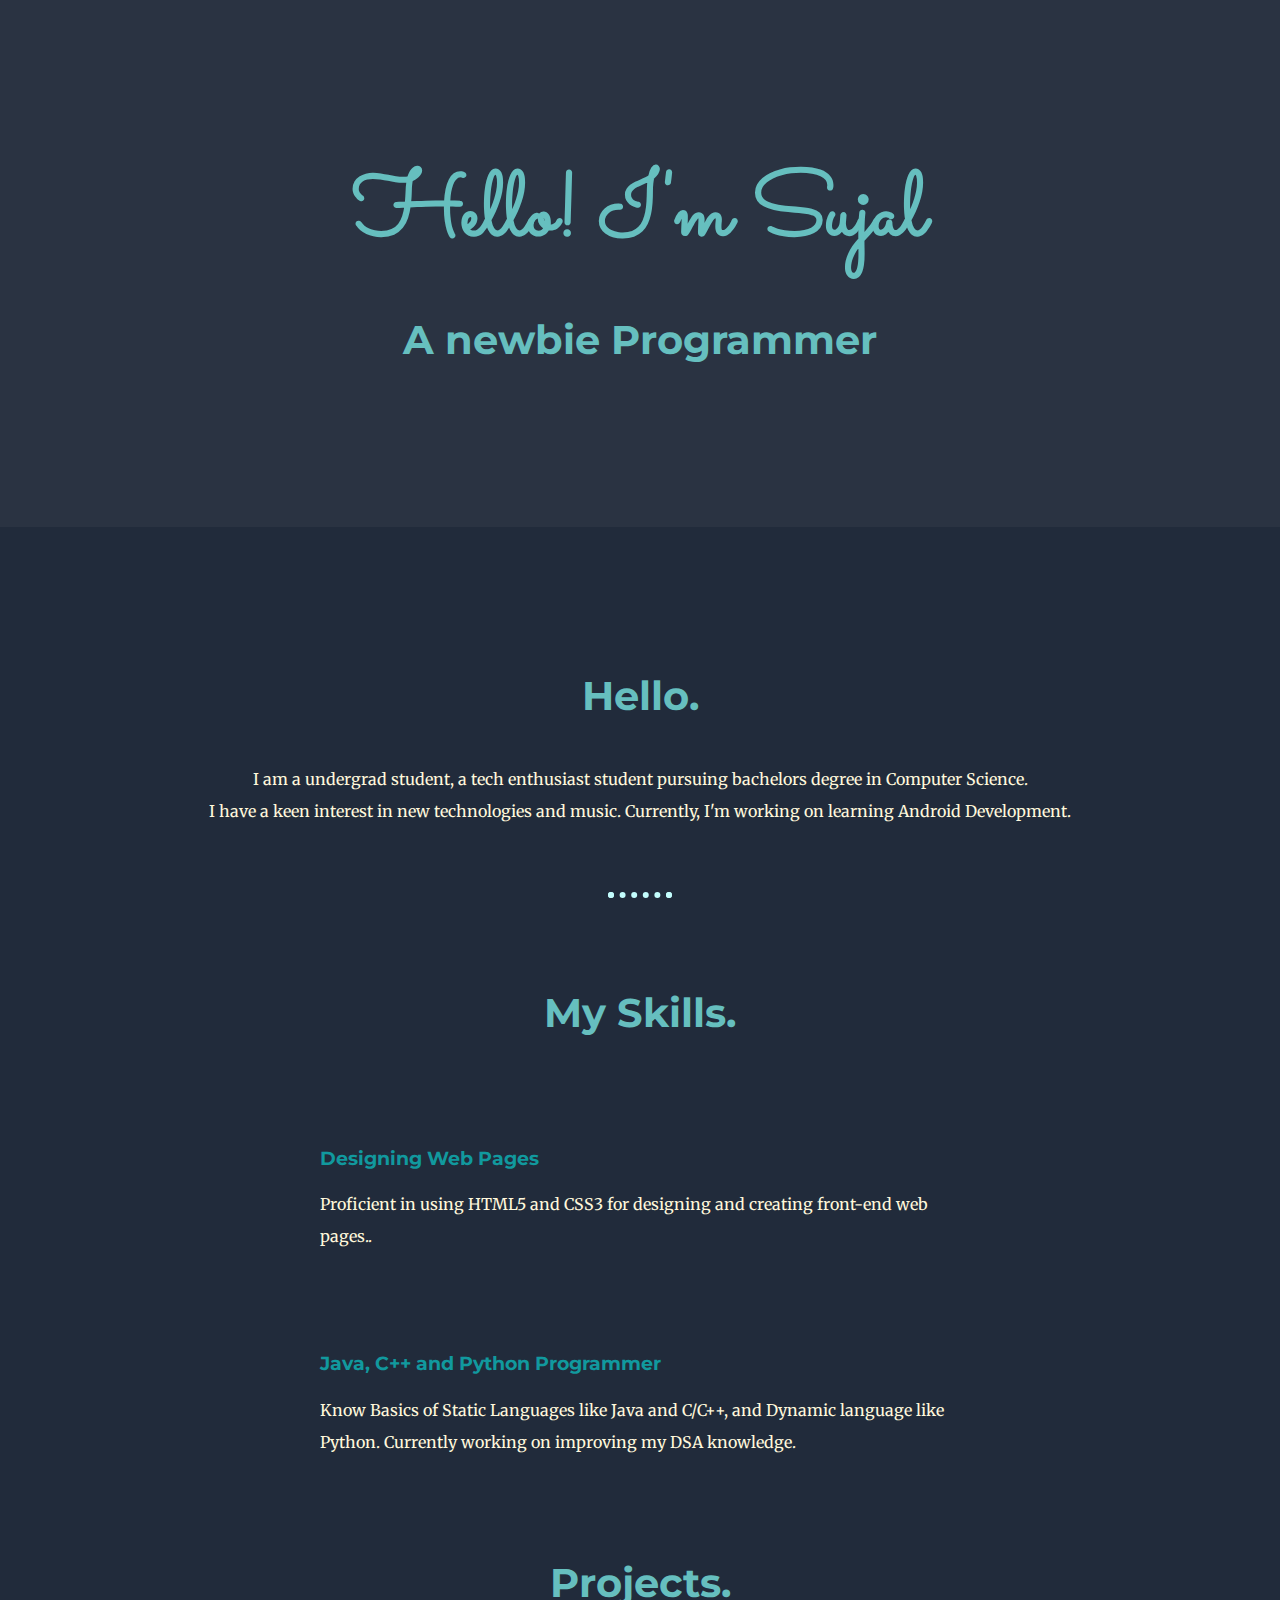
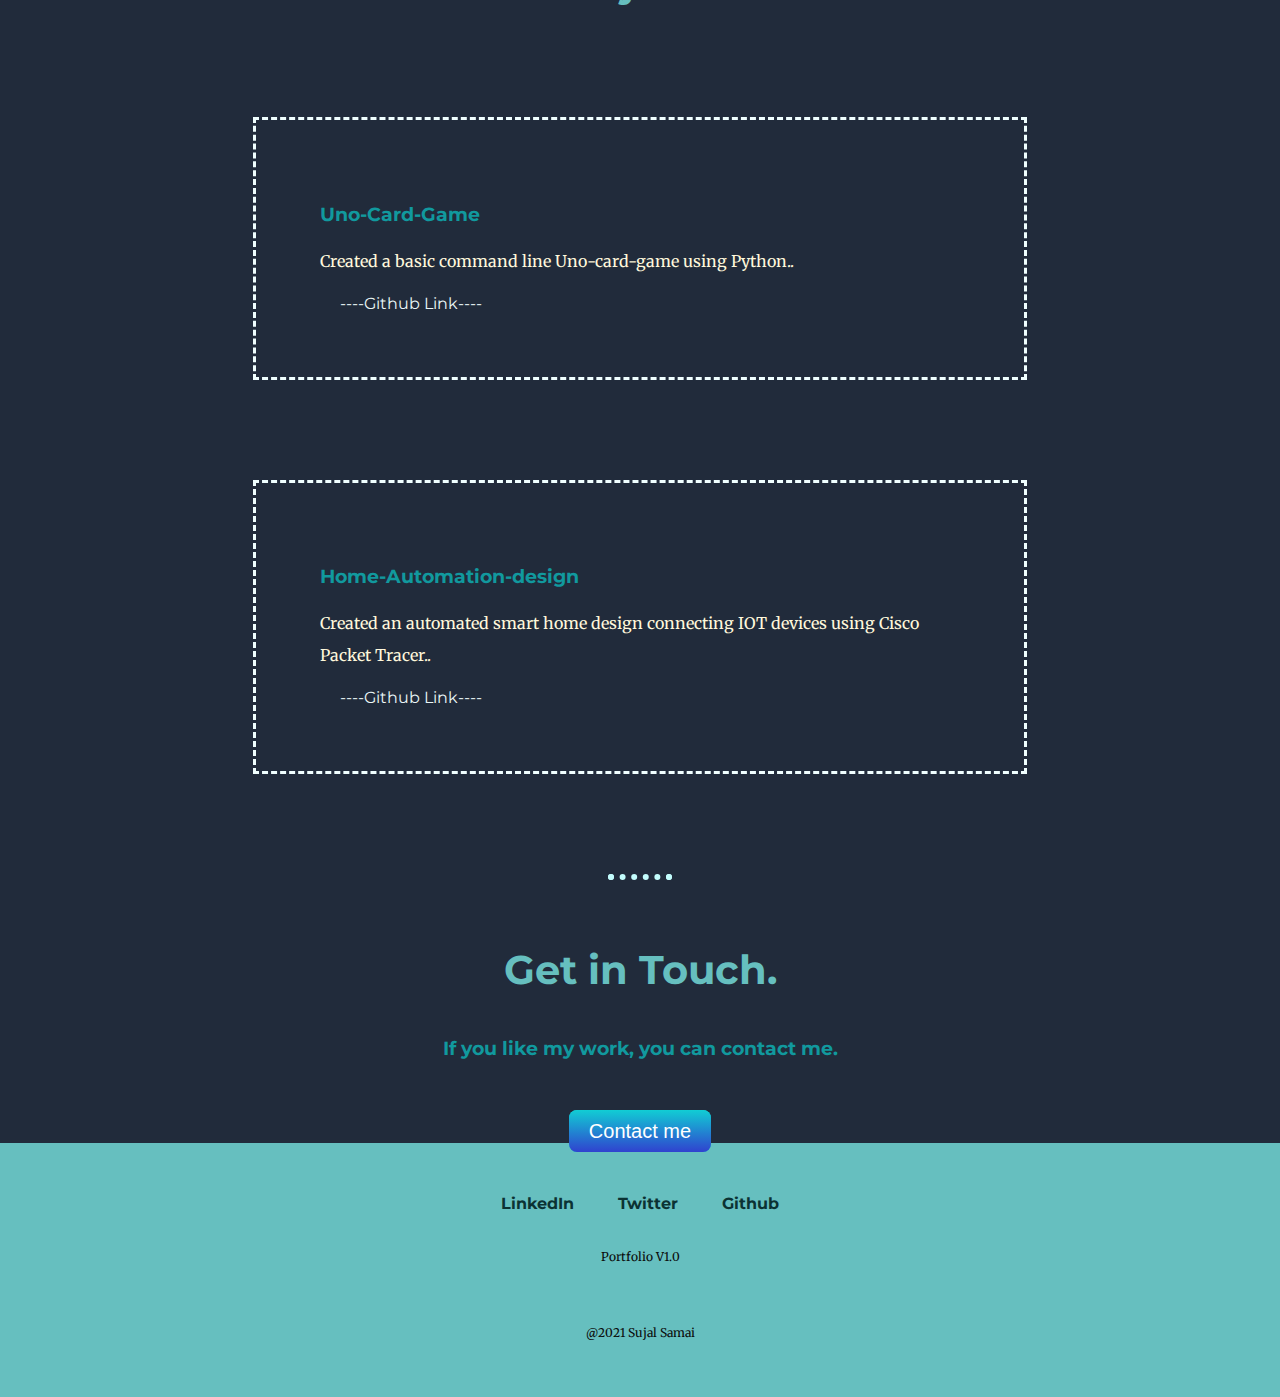
==== index.html @ 74649158 "Portfolio v1.0" ====
<!DOCTYPE html>
<html lang="en">
<head>
    <meta charset="UTF-8">
    <meta http-equiv="X-UA-Compatible" content="IE=edge">
    <meta name="viewport" content="width=device-width, initial-scale=1.0">
    <link rel="preconnect" href="https://fonts.googleapis.com">
    <link rel="preconnect" href="https://fonts.gstatic.com" crossorigin>
    <link href="https://fonts.googleapis.com/css2?family=Merriweather&family=Montserrat&family=Sacramento&display=swap" rel="stylesheet">
    <title>Sujal Samai</title>
    <link rel="stylesheet" href="styleportfolio.css">
</head>
<body>
 <div class="Top">
    <img class="Top-cloud" src="../portfolio/images/cloud.png" alt="">
    <h1>Hello! I'm Sujal</h1>   
    <h2>A newbie Programmer</h2>
    <img class="bottom-cloud" src="../portfolio/images/cloud.png" alt="">
    <img src="../Portfolio/images/mountain.png" alt="">
 </div>
 <div>
     <div class="middle-container">
         <img class="sujal-images" src="../portfolio/images/circle-cropped.png" alt="">
         <h2>Hello.</h2>
         <p>I am a undergrad student, a tech enthusiast student pursuing bachelors degree in Computer Science.<br>
            I have a keen interest in new technologies and music. Currently, I'm working on learning Android Development.</p>
         <hr>
     </div>
     <div>
         
         <h2>My Skills.</h2>
        <div class="skill">
            <img class="pallete" src="../portfolio/images/paint-palette.png" alt="">
            <h3>Designing Web Pages</h3>
            <p>Proficient in using HTML5 and CSS3 for designing and creating front-end web pages..</p>
        </div>
        <div class="skill">
            <img class="idea" src="../portfolio/images/idea.png" alt="">
            <h3>Java, C++ and Python Programmer</h3>
            <p>Know Basics of Static Languages like Java and C/C++, and Dynamic language like Python. Currently working on improving my DSA knowledge.</p>
        </div>
        <div>
            <h2>Projects.</h2>
            <div class="project">
                <img class="uno-img" src="../portfolio/images/uno.png" alt="">
                <h3>Uno-Card-Game</h3>
                <p>Created a basic command line Uno-card-game using Python..</p>
                <a class="pro-link" href="https://github.com/SujalSamai/uno-card-game">----Github Link----</a>
            </div>
            <div class="project">
                <img class="iot-img" src="../portfolio/images/internet-of-things.png" alt="">
                <h3>Home-Automation-design</h3>
                <p>Created an automated smart home design connecting IOT devices using Cisco Packet Tracer..</p>
                <a class="pro-link" href="https://github.com/SujalSamai/smart-home-design-i">----Github Link----</a>
            </div>
        </div>
        <hr>
        <div>
            <h2>Get in Touch.</h2>
            <h3>If you like my work, you can contact me.</h3>
            <p class="contact"> </p>
            <a class="btn" href="mailto:sujalsamai123@gmail.com">Contact me</a>
        </div>
    </div>
 </div>
 <div class="bottom-container">
     <a class="footer" href="https://www.linkedin.com/in/sujal-samai"><b>LinkedIn</b></a>
     <a class="footer" href="https://twitter.com/SujalSamai?s=09"><b>Twitter</b></a>
     <a class="footer" href="https://github.com/SujalSamai"><b>Github</b></a>
     <p class="copyright">Portfolio V1.0</p>
     <p class="copyright">@2021 Sujal Samai</p>
 </div>
</body>
</html>
---- styleportfolio.css ----
.Top{
    background-color: #2a3342;
    position: relative;
    padding: 100px;
}
p{
    color: cornsilk;
}
body{
    text-align: center;
    margin: 0;
    font-family: 'Merriweather', serif;
    color: #40514e;
    background-color: #212b3b;
}
.bottom-cloud{
    position: absolute;
    bottom: 400px;
    left: 250px;
}
.Top-cloud{
    position: absolute;
    right: 300px;
    top: 15px;
}
h1{
    color: #66BFBF;
    margin: 50px auto 0 auto;
    font-family: 'Sacramento', cursive;
    font-size: 5.625rem;
}
h2{
    color: #66BFBF;
    font-family: 'Montserrat', sans-serif;
    font-size: 2.5rem;
    padding-bottom: 10px;
}
h3{
    color: #11999E;
    font-family: 'Montserrat', sans-serif;
}
.sujal-images{
    width: 15%;
}
.skill{
    width: 50%;
    margin: 100px auto 100px auto;
    text-align: left;
}
p{
    line-height: 2;
}
.pallete{
    float: left;
    margin-right: 30px;
}
.idea{
    float: right;
    margin-left: 30px;
}
.middle-container{
    margin: 90px 0;
}
.uno-img{
    float: left;
    margin-right: 30px;
    width: 150px;
}
.project{
    width: 50%;
    margin: 100px auto 100px auto;
    text-align: left;
    border:dashed;
    border-color: azure;
    padding: 5%;
}
.iot-img{
    float: right;
    margin-left: 30px;
    width: 150px;
}
.pro-link{
    color: #eaf6f6;
}
hr{
    border: dotted #c3fdfd 6px;
    border-bottom: none;
    width: 4%;
    margin: 65px auto;
}
.contact{
    width: 40%;
    margin: 40px auto 60px;
}
.btn {
    background: #11cdd4;
    background-image: -webkit-linear-gradient(top, #11cdd4, #3042cf);
    background-image: -moz-linear-gradient(top, #11cdd4, #3042cf);
    background-image: -ms-linear-gradient(top, #11cdd4, #3042cf);
    background-image: -o-linear-gradient(top, #11cdd4, #3042cf);
    background-image: linear-gradient(to bottom, #11cdd4, #3042cf);
    -webkit-border-radius: 8;
    -moz-border-radius: 8;
    border-radius: 8px;
    font-family: Arial;
    color: #ffffff;
    font-size: 20px;
    padding: 10px 20px 10px 20px;
    text-decoration: none;
  }
  
  .btn:hover {
    background: #5db8f0;
    background-image: -webkit-linear-gradient(top, #5db8f0, #275778);
    background-image: -moz-linear-gradient(top, #5db8f0, #275778);
    background-image: -ms-linear-gradient(top, #5db8f0, #275778);
    background-image: -o-linear-gradient(top, #5db8f0, #275778);
    background-image: linear-gradient(to bottom, #5db8f0, #275778);
    text-decoration: none;
  }
.bottom-container{
    background-color: #66BFBF;
    padding: 50px 0 20px;
}
a{
    color: #0b3233;
    font-family: 'Montserrat', sans-serif;
    margin: 10px 20px;
    text-decoration: none;
}
a:hover{
    color: #eaf6f6;
}
.copyright{
    color: #0b0c0c;
    font-size: 0.75rem;
    padding: 20px 0;
}
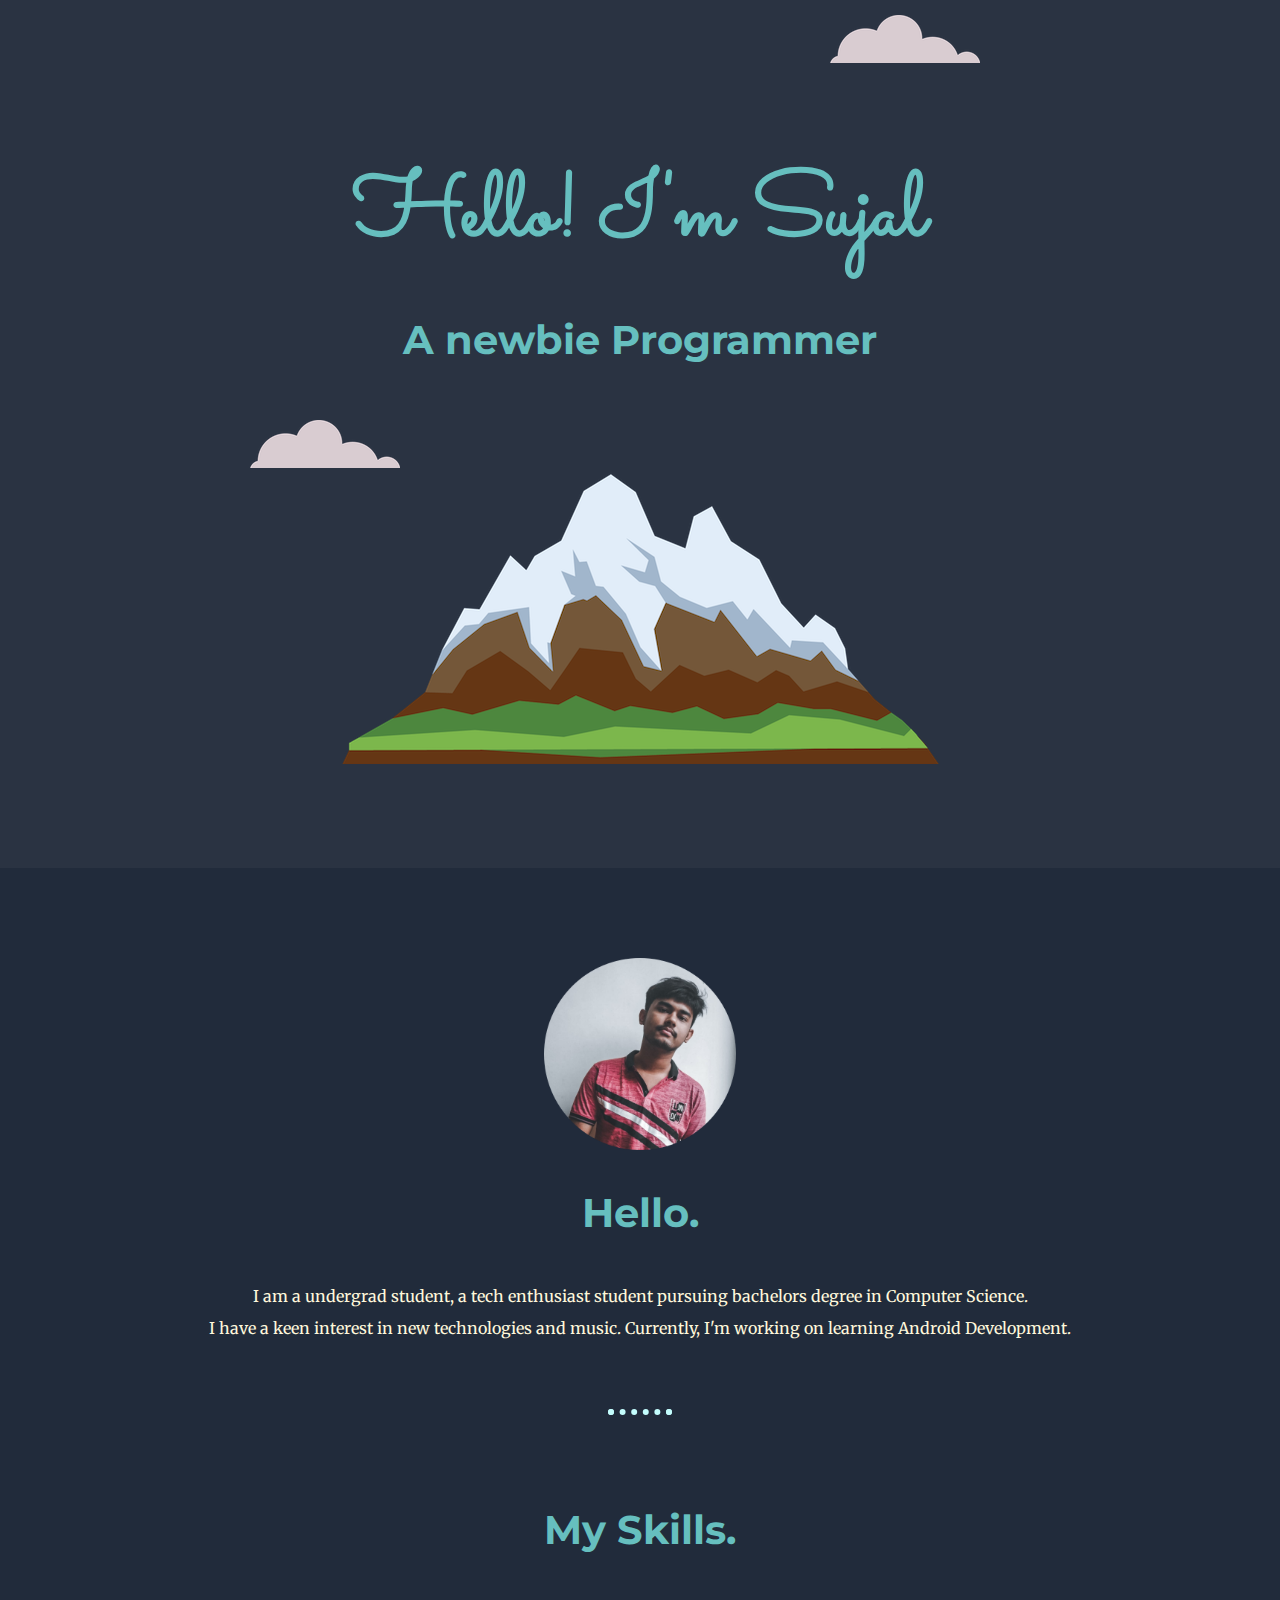
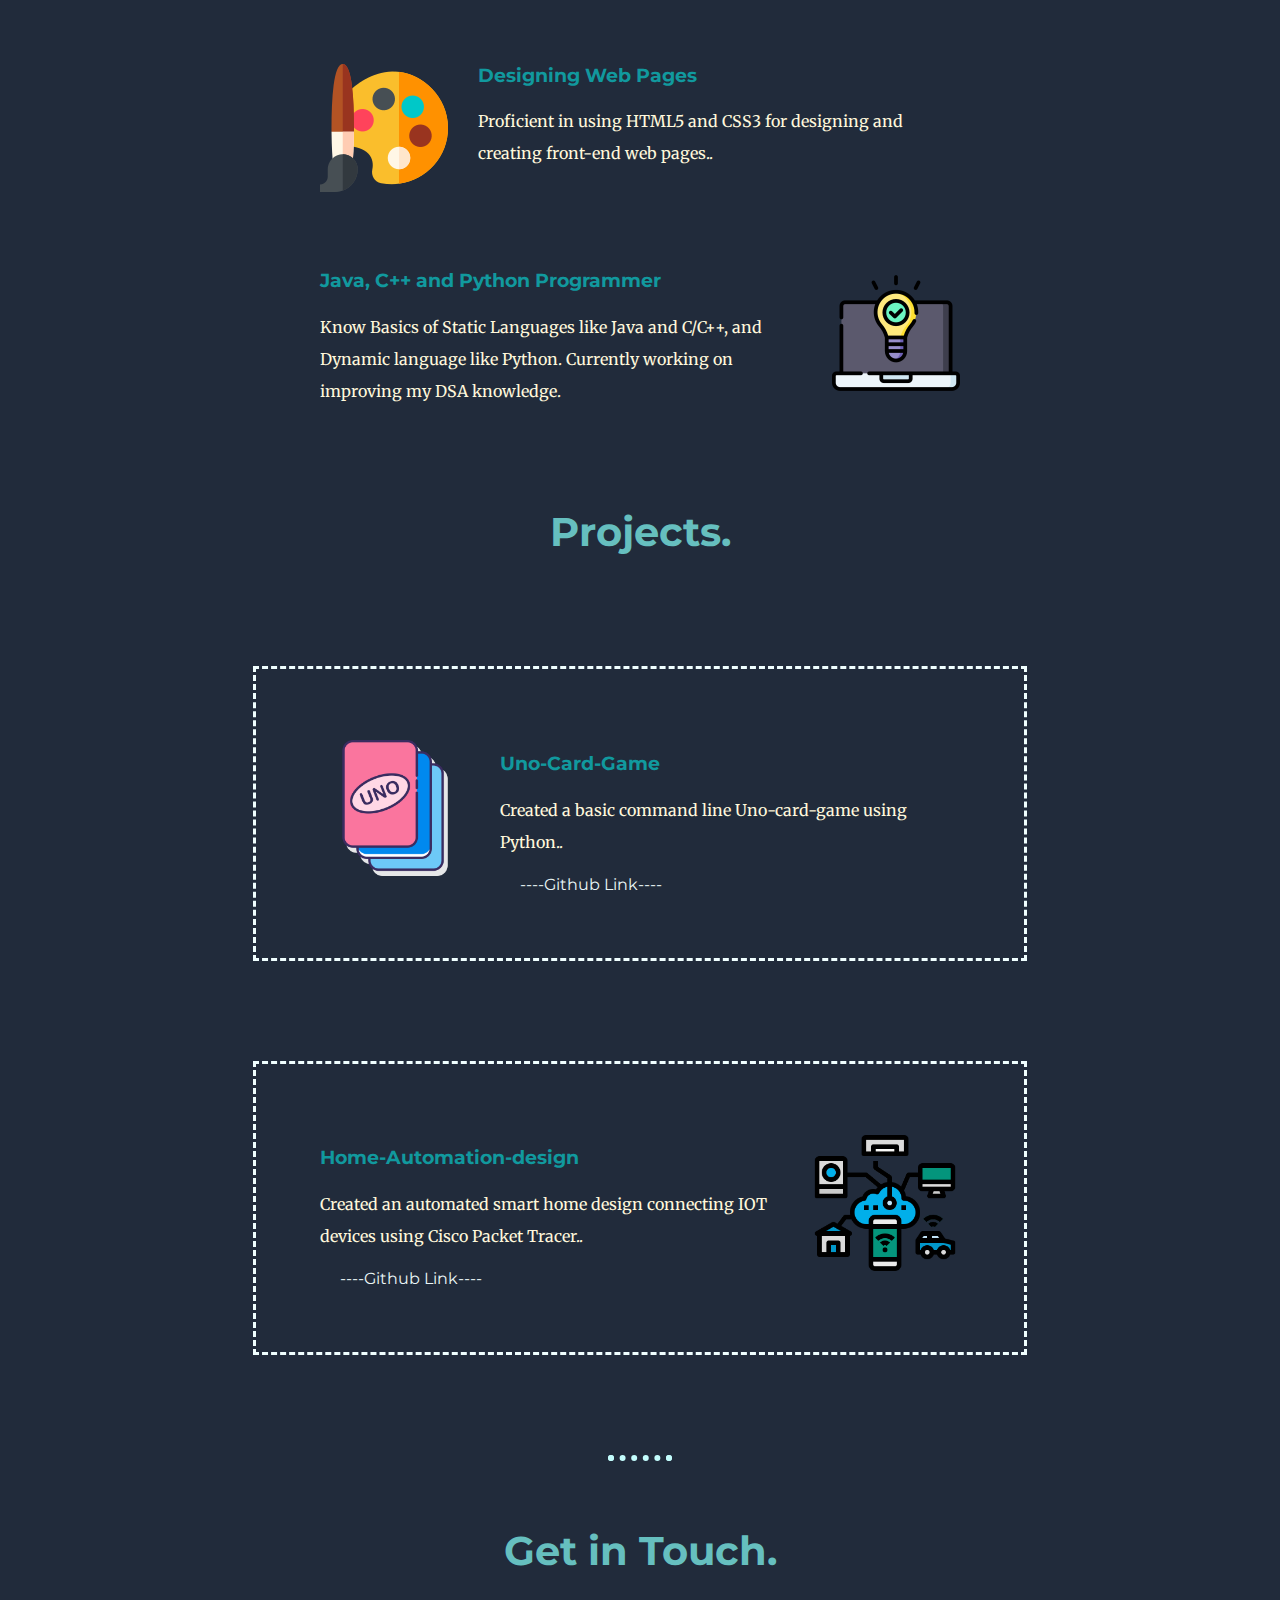
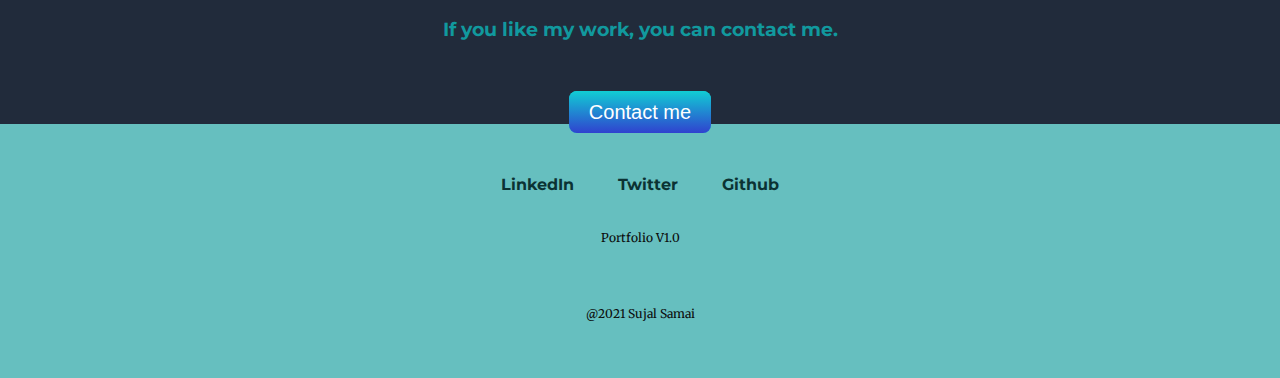
==== commit 9ffc587c: "Changed image directory" ====
--- a/index.html
+++ b/index.html
@@ -7,20 +7,20 @@
     <link rel="preconnect" href="https://fonts.googleapis.com">
     <link rel="preconnect" href="https://fonts.gstatic.com" crossorigin>
     <link href="https://fonts.googleapis.com/css2?family=Merriweather&family=Montserrat&family=Sacramento&display=swap" rel="stylesheet">
-    <title>Sujal Samai</title>
+    <title>Sujal Samai- Portfolio v1.0</title>
     <link rel="stylesheet" href="styleportfolio.css">
 </head>
 <body>
  <div class="Top">
-    <img class="Top-cloud" src="../portfolio/images/cloud.png" alt="">
+    <img class="Top-cloud" src="images/cloud.png" alt="">
     <h1>Hello! I'm Sujal</h1>   
     <h2>A newbie Programmer</h2>
-    <img class="bottom-cloud" src="../portfolio/images/cloud.png" alt="">
-    <img src="../Portfolio/images/mountain.png" alt="">
+    <img class="bottom-cloud" src="images/cloud.png" alt="">
+    <img src="images/mountain.png" alt="">
  </div>
  <div>
      <div class="middle-container">
-         <img class="sujal-images" src="../portfolio/images/circle-cropped.png" alt="">
+         <img class="sujal-images" src="images/circle-cropped.png" alt="">
          <h2>Hello.</h2>
          <p>I am a undergrad student, a tech enthusiast student pursuing bachelors degree in Computer Science.<br>
             I have a keen interest in new technologies and music. Currently, I'm working on learning Android Development.</p>
@@ -30,25 +30,25 @@
          
          <h2>My Skills.</h2>
         <div class="skill">
-            <img class="pallete" src="../portfolio/images/paint-palette.png" alt="">
+            <img class="pallete" src="images/paint-palette.png" alt="">
             <h3>Designing Web Pages</h3>
             <p>Proficient in using HTML5 and CSS3 for designing and creating front-end web pages..</p>
         </div>
         <div class="skill">
-            <img class="idea" src="../portfolio/images/idea.png" alt="">
+            <img class="idea" src="images/idea.png" alt="">
             <h3>Java, C++ and Python Programmer</h3>
             <p>Know Basics of Static Languages like Java and C/C++, and Dynamic language like Python. Currently working on improving my DSA knowledge.</p>
         </div>
         <div>
             <h2>Projects.</h2>
             <div class="project">
-                <img class="uno-img" src="../portfolio/images/uno.png" alt="">
+                <img class="uno-img" src="images/uno.png" alt="">
                 <h3>Uno-Card-Game</h3>
                 <p>Created a basic command line Uno-card-game using Python..</p>
                 <a class="pro-link" href="https://github.com/SujalSamai/uno-card-game">----Github Link----</a>
             </div>
             <div class="project">
-                <img class="iot-img" src="../portfolio/images/internet-of-things.png" alt="">
+                <img class="iot-img" src="images/internet-of-things.png" alt="">
                 <h3>Home-Automation-design</h3>
                 <p>Created an automated smart home design connecting IOT devices using Cisco Packet Tracer..</p>
                 <a class="pro-link" href="https://github.com/SujalSamai/smart-home-design-i">----Github Link----</a>
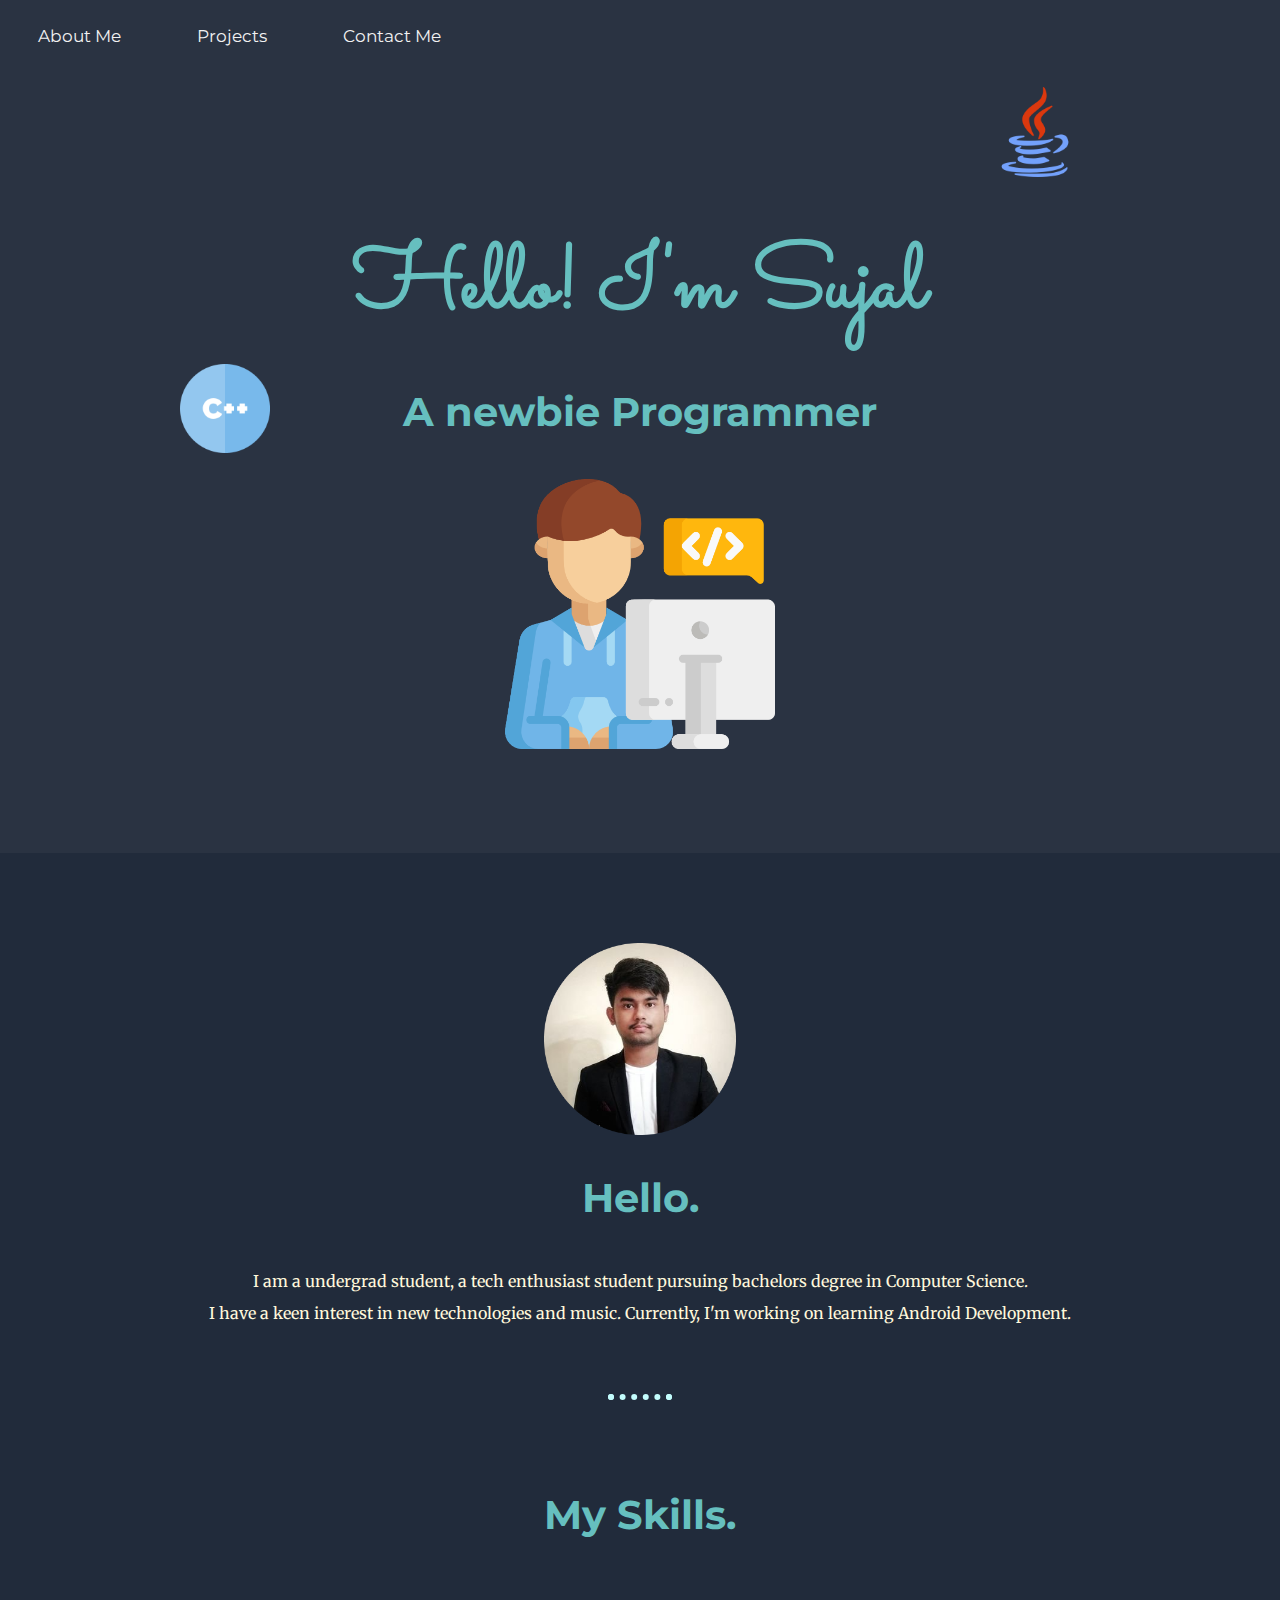
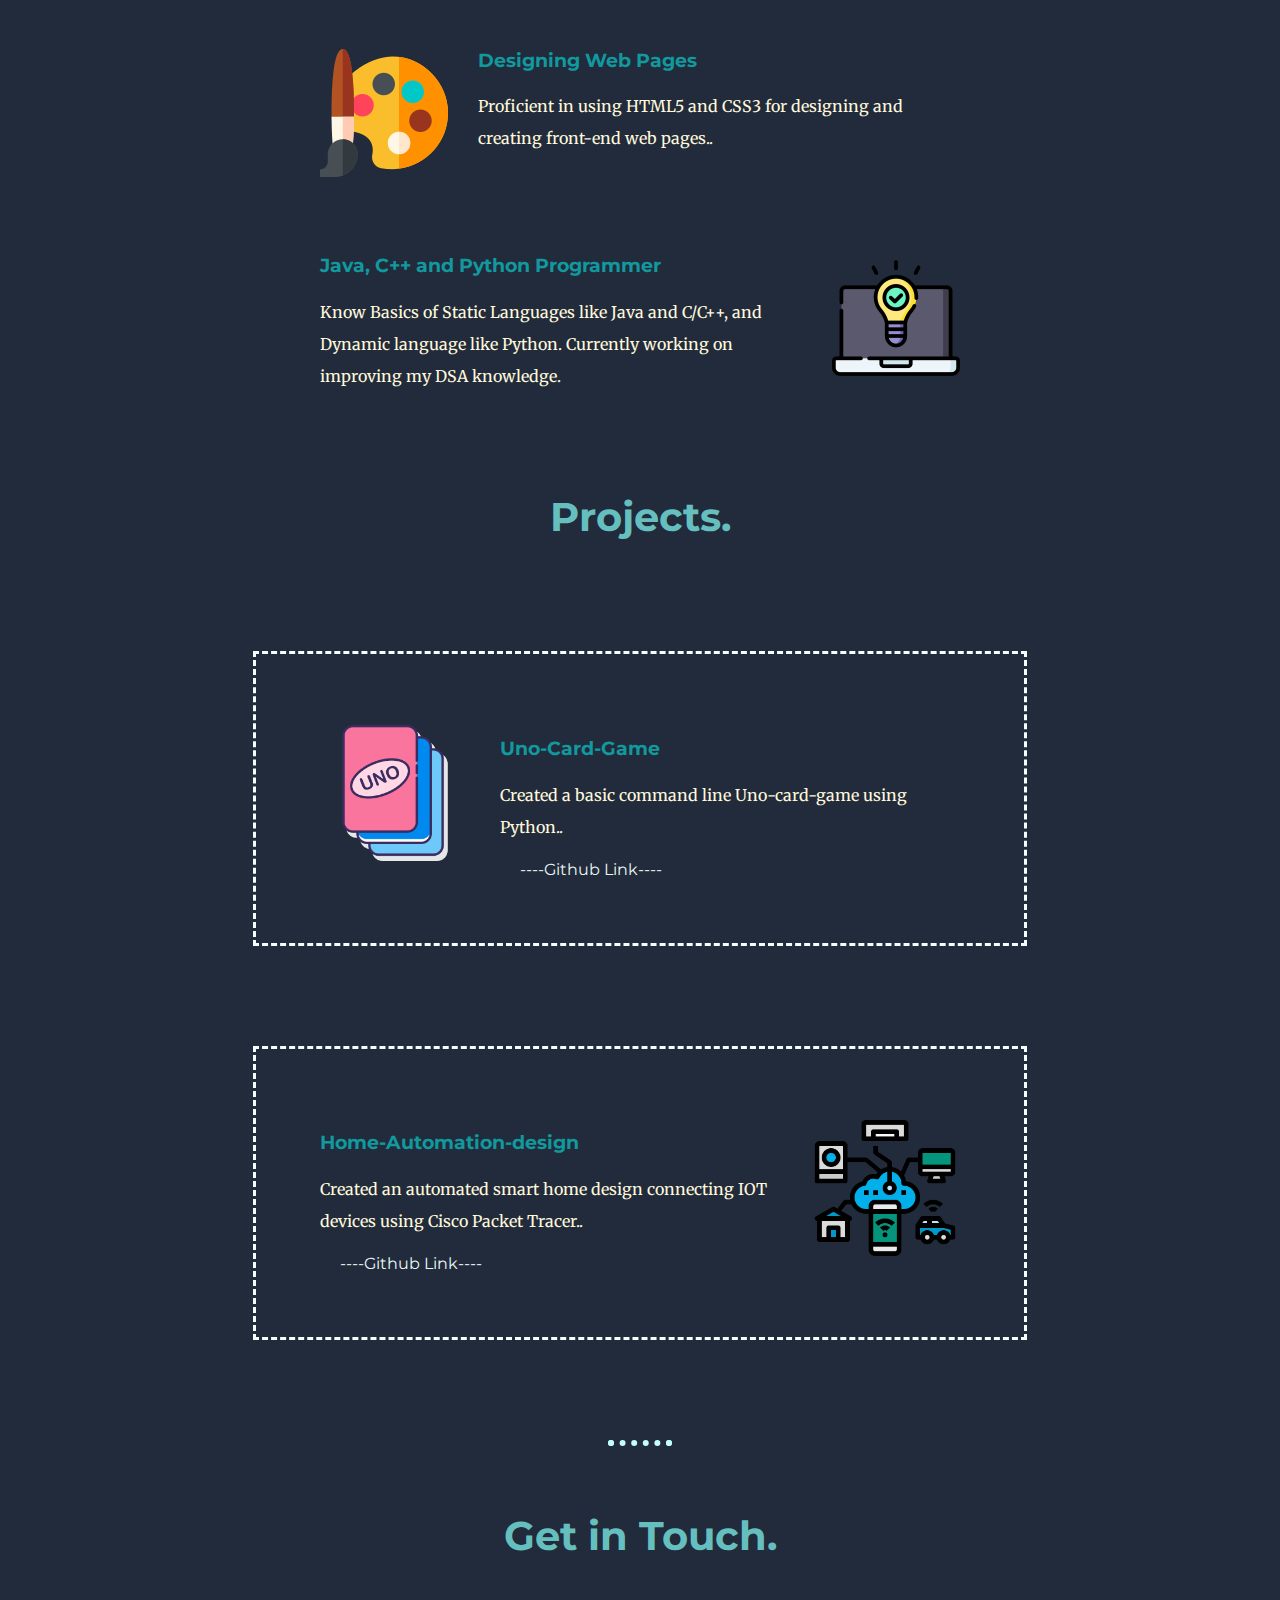
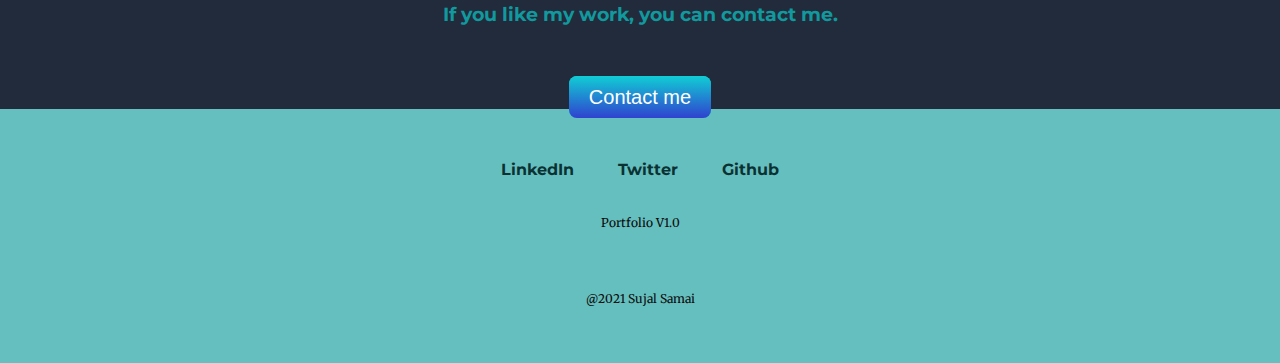
==== commit f6416f1f: "Added navbar" ====
--- a/index.html
+++ b/index.html
@@ -11,16 +11,23 @@
     <link rel="stylesheet" href="styleportfolio.css">
 </head>
 <body>
+<div class="topnav">
+    <nav>
+        <a href="#about_me">About Me</a>
+        <a href="#projects">Projects</a>
+        <a href="Contact">Contact Me</a>
+    </nav>
+</div>
  <div class="Top">
-    <img class="Top-cloud" src="images/cloud.png" alt="">
+    <img class="Top-cloud" src="images/java.png" alt="">
     <h1>Hello! I'm Sujal</h1>   
     <h2>A newbie Programmer</h2>
-    <img class="bottom-cloud" src="images/cloud.png" alt="">
-    <img src="images/mountain.png" alt="">
+    <img class="bottom-cloud" src="images/programmer (1).png" alt="">
+    <img class="coder" src="images/programmer.png" alt="">
  </div>
  <div>
-     <div class="middle-container">
-         <img class="sujal-images" src="images/circle-cropped.png" alt="">
+     <div  id="about_me" class="middle-container">
+         <img class="sujal-images" src="images/me-modified.png" alt="">
          <h2>Hello.</h2>
          <p>I am a undergrad student, a tech enthusiast student pursuing bachelors degree in Computer Science.<br>
             I have a keen interest in new technologies and music. Currently, I'm working on learning Android Development.</p>
@@ -40,7 +47,7 @@
             <p>Know Basics of Static Languages like Java and C/C++, and Dynamic language like Python. Currently working on improving my DSA knowledge.</p>
         </div>
         <div>
-            <h2>Projects.</h2>
+            <h2 id="projects">Projects.</h2>
             <div class="project">
                 <img class="uno-img" src="images/uno.png" alt="">
                 <h3>Uno-Card-Game</h3>
@@ -56,7 +63,7 @@
         </div>
         <hr>
         <div>
-            <h2>Get in Touch.</h2>
+            <h2 id="Contact">Get in Touch.</h2>
             <h3>If you like my work, you can contact me.</h3>
             <p class="contact"> </p>
             <a class="btn" href="mailto:sujalsamai123@gmail.com">Contact me</a>
--- a/styleportfolio.css
+++ b/styleportfolio.css
@@ -1,3 +1,27 @@
+.topnav {
+    background-color: #2a3342;
+    overflow: hidden;
+  }
+  
+  .topnav a {
+    float: left;
+    color: #f2f2f2;
+    text-align: center;
+    padding: 16px 18px;
+    text-decoration: none;
+    font-size: 17px;
+  }
+  
+  .topnav a:hover {
+    background-color: #ddd;
+    color: black;
+  }
+  
+  .topnav a.active {
+    background-color: #04AA6D;
+    color: white;
+    
+  }
 .Top{
     background-color: #2a3342;
     position: relative;
@@ -13,15 +37,23 @@
     color: #40514e;
     background-color: #212b3b;
 }
+.coder{
+    max-width: 25%;
+    height: auto;
+}
 .bottom-cloud{
     position: absolute;
     bottom: 400px;
-    left: 250px;
+    left: 180px;
+    max-width: 7%;
+    height: auto;
 }
 .Top-cloud{
     position: absolute;
-    right: 300px;
+    right: 200px;
     top: 15px;
+    max-width: 7%;
+    height: auto;
 }
 h1{
     color: #66BFBF;
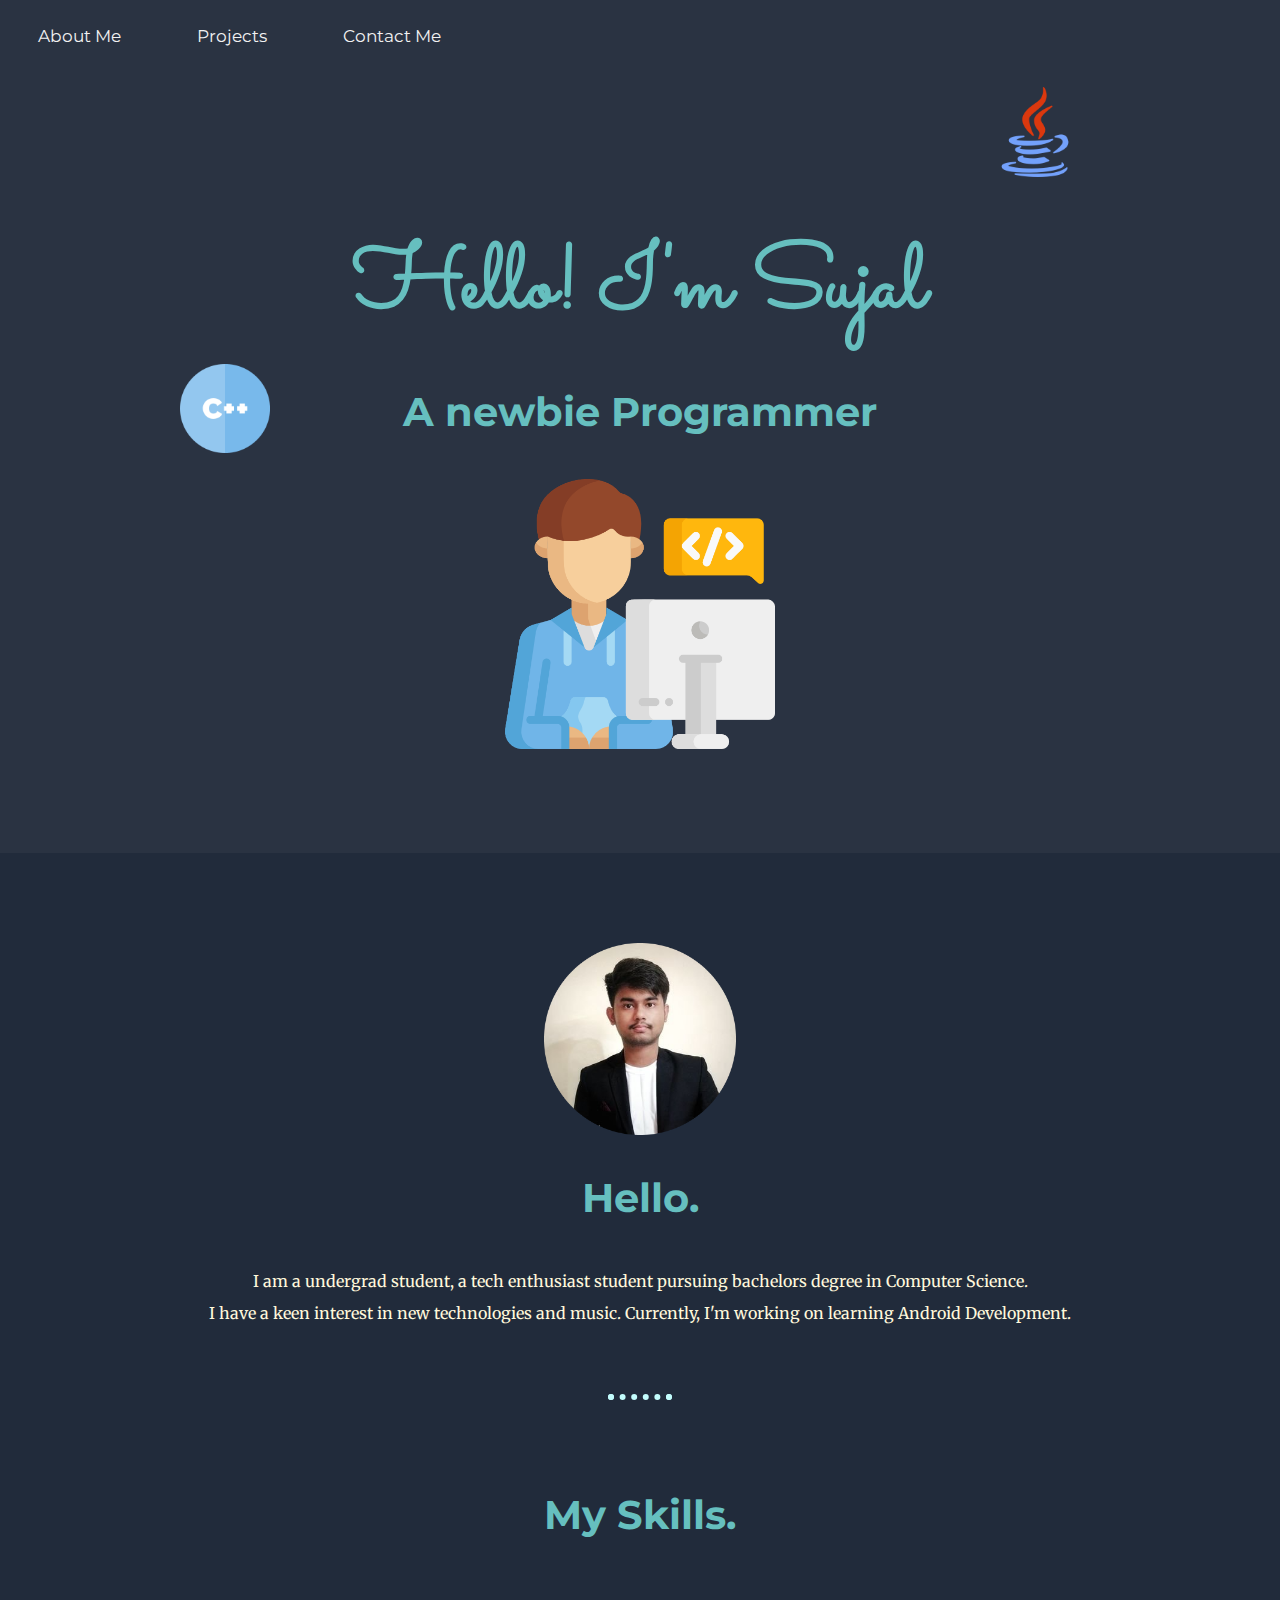
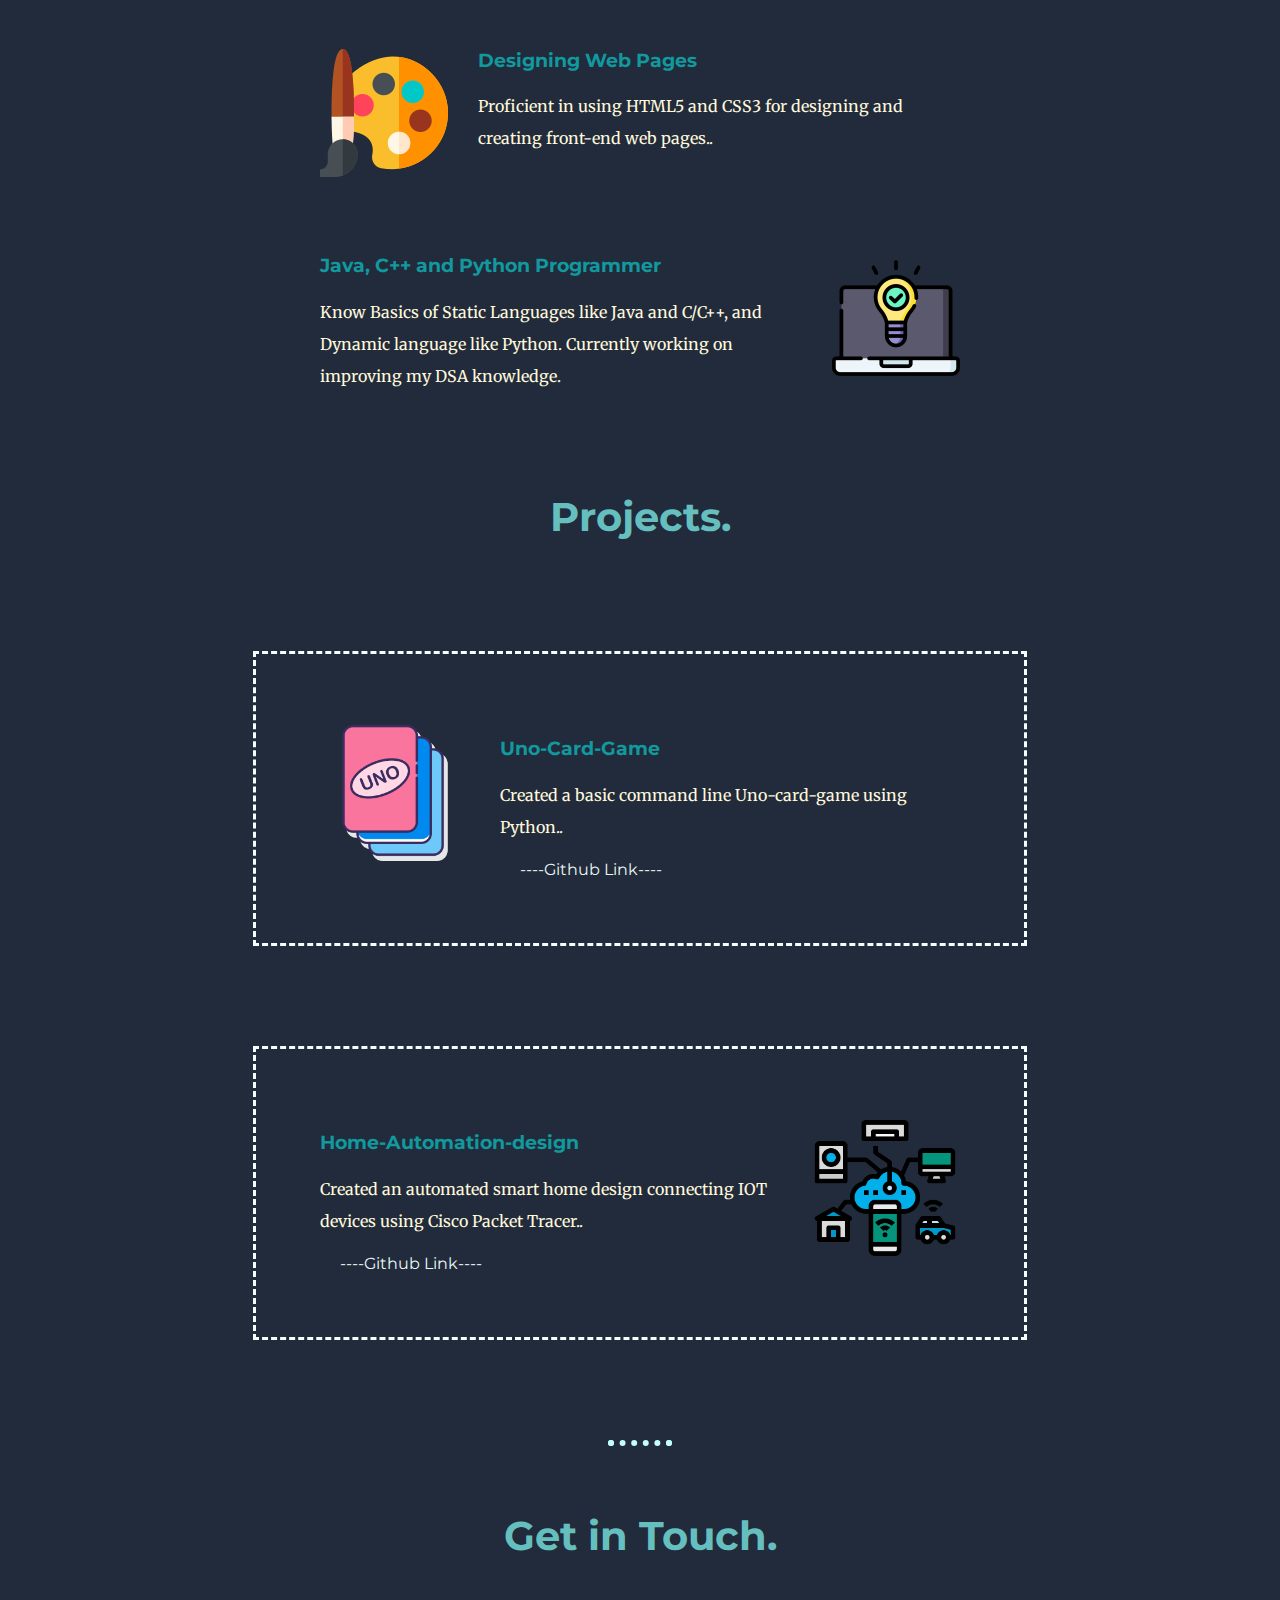
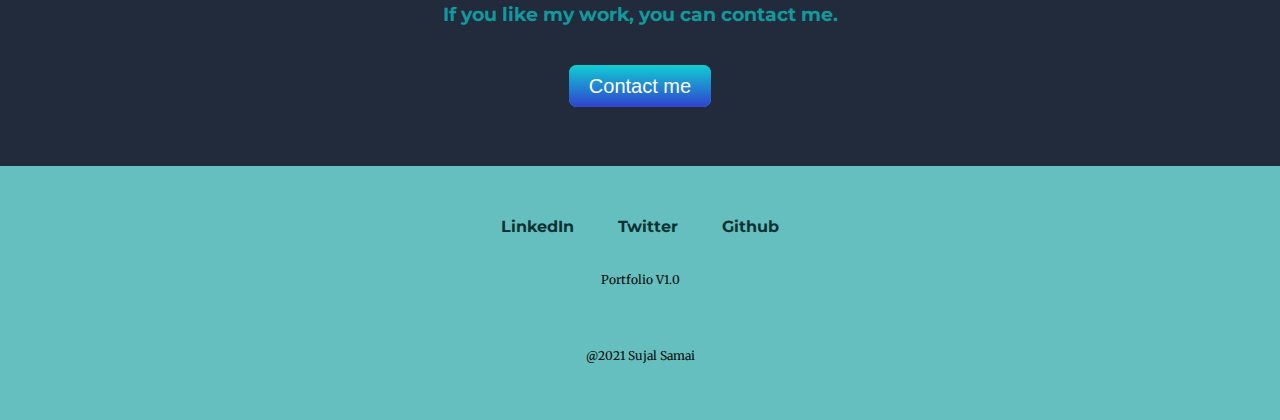
==== commit 9dd277d4: "Changed Button Position" ====
--- a/index.html
+++ b/index.html
@@ -1,81 +1,110 @@
 <!DOCTYPE html>
 <html lang="en">
-<head>
-    <meta charset="UTF-8">
-    <meta http-equiv="X-UA-Compatible" content="IE=edge">
-    <meta name="viewport" content="width=device-width, initial-scale=1.0">
-    <link rel="preconnect" href="https://fonts.googleapis.com">
-    <link rel="preconnect" href="https://fonts.gstatic.com" crossorigin>
-    <link href="https://fonts.googleapis.com/css2?family=Merriweather&family=Montserrat&family=Sacramento&display=swap" rel="stylesheet">
+  <head>
+    <meta charset="UTF-8" />
+    <meta http-equiv="X-UA-Compatible" content="IE=edge" />
+    <meta name="viewport" content="width=device-width, initial-scale=1.0" />
+    <link rel="preconnect" href="https://fonts.googleapis.com" />
+    <link rel="preconnect" href="https://fonts.gstatic.com" crossorigin />
+    <link
+      href="https://fonts.googleapis.com/css2?family=Merriweather&family=Montserrat&family=Sacramento&display=swap"
+      rel="stylesheet"
+    />
     <title>Sujal Samai- Portfolio v1.0</title>
-    <link rel="stylesheet" href="styleportfolio.css">
-</head>
-<body>
-<div class="topnav">
-    <nav>
+    <link rel="stylesheet" href="styleportfolio.css" />
+  </head>
+  <body>
+    <div class="topnav">
+      <nav>
         <a href="#about_me">About Me</a>
         <a href="#projects">Projects</a>
-        <a href="Contact">Contact Me</a>
-    </nav>
-</div>
- <div class="Top">
-    <img class="Top-cloud" src="images/java.png" alt="">
-    <h1>Hello! I'm Sujal</h1>   
-    <h2>A newbie Programmer</h2>
-    <img class="bottom-cloud" src="images/programmer (1).png" alt="">
-    <img class="coder" src="images/programmer.png" alt="">
- </div>
- <div>
-     <div  id="about_me" class="middle-container">
-         <img class="sujal-images" src="images/me-modified.png" alt="">
-         <h2>Hello.</h2>
-         <p>I am a undergrad student, a tech enthusiast student pursuing bachelors degree in Computer Science.<br>
-            I have a keen interest in new technologies and music. Currently, I'm working on learning Android Development.</p>
-         <hr>
-     </div>
-     <div>
-         
-         <h2>My Skills.</h2>
+        <a href="#Contact">Contact Me</a>
+      </nav>
+    </div>
+    <div class="Top">
+      <img class="Top-cloud" src="images/java.png" alt="" />
+      <h1>Hello! I'm Sujal</h1>
+      <h2>A newbie Programmer</h2>
+      <img class="bottom-cloud" src="images/programmer (1).png" alt="" />
+      <img class="coder" src="images/programmer.png" alt="" />
+    </div>
+    <div>
+      <div id="about_me" class="middle-container">
+        <img class="sujal-images" src="images/me-modified.png" alt="" />
+        <h2>Hello.</h2>
+        <p>
+          I am a undergrad student, a tech enthusiast student pursuing bachelors
+          degree in Computer Science.<br />
+          I have a keen interest in new technologies and music. Currently, I'm
+          working on learning Android Development.
+        </p>
+        <hr />
+      </div>
+      <div>
+        <h2>My Skills.</h2>
         <div class="skill">
-            <img class="pallete" src="images/paint-palette.png" alt="">
-            <h3>Designing Web Pages</h3>
-            <p>Proficient in using HTML5 and CSS3 for designing and creating front-end web pages..</p>
+          <img class="pallete" src="images/paint-palette.png" alt="" />
+          <h3>Designing Web Pages</h3>
+          <p>
+            Proficient in using HTML5 and CSS3 for designing and creating
+            front-end web pages..
+          </p>
         </div>
         <div class="skill">
-            <img class="idea" src="images/idea.png" alt="">
-            <h3>Java, C++ and Python Programmer</h3>
-            <p>Know Basics of Static Languages like Java and C/C++, and Dynamic language like Python. Currently working on improving my DSA knowledge.</p>
+          <img class="idea" src="images/idea.png" alt="" />
+          <h3>Java, C++ and Python Programmer</h3>
+          <p>
+            Know Basics of Static Languages like Java and C/C++, and Dynamic
+            language like Python. Currently working on improving my DSA
+            knowledge.
+          </p>
         </div>
         <div>
-            <h2 id="projects">Projects.</h2>
-            <div class="project">
-                <img class="uno-img" src="images/uno.png" alt="">
-                <h3>Uno-Card-Game</h3>
-                <p>Created a basic command line Uno-card-game using Python..</p>
-                <a class="pro-link" href="https://github.com/SujalSamai/uno-card-game">----Github Link----</a>
-            </div>
-            <div class="project">
-                <img class="iot-img" src="images/internet-of-things.png" alt="">
-                <h3>Home-Automation-design</h3>
-                <p>Created an automated smart home design connecting IOT devices using Cisco Packet Tracer..</p>
-                <a class="pro-link" href="https://github.com/SujalSamai/smart-home-design-i">----Github Link----</a>
-            </div>
+          <h2 id="projects">Projects.</h2>
+          <div class="project">
+            <img class="uno-img" src="images/uno.png" alt="" />
+            <h3>Uno-Card-Game</h3>
+            <p>Created a basic command line Uno-card-game using Python..</p>
+            <a
+              class="pro-link"
+              href="https://github.com/SujalSamai/uno-card-game"
+              >----Github Link----</a
+            >
+          </div>
+          <div class="project">
+            <img class="iot-img" src="images/internet-of-things.png" alt="" />
+            <h3>Home-Automation-design</h3>
+            <p>
+              Created an automated smart home design connecting IOT devices
+              using Cisco Packet Tracer..
+            </p>
+            <a
+              class="pro-link"
+              href="https://github.com/SujalSamai/smart-home-design-i"
+              >----Github Link----</a
+            >
+          </div>
         </div>
-        <hr>
+        <hr />
         <div>
-            <h2 id="Contact">Get in Touch.</h2>
-            <h3>If you like my work, you can contact me.</h3>
-            <p class="contact"> </p>
+          <h2 id="Contact">Get in Touch.</h2>
+          <h3>If you like my work, you can contact me.</h3>
+          <p class="contact">
             <a class="btn" href="mailto:sujalsamai123@gmail.com">Contact me</a>
+          </p>
         </div>
+      </div>
     </div>
- </div>
- <div class="bottom-container">
-     <a class="footer" href="https://www.linkedin.com/in/sujal-samai"><b>LinkedIn</b></a>
-     <a class="footer" href="https://twitter.com/SujalSamai?s=09"><b>Twitter</b></a>
-     <a class="footer" href="https://github.com/SujalSamai"><b>Github</b></a>
-     <p class="copyright">Portfolio V1.0</p>
-     <p class="copyright">@2021 Sujal Samai</p>
- </div>
-</body>
-</html>+    <div class="bottom-container">
+      <a class="footer" href="https://www.linkedin.com/in/sujal-samai"
+        ><b>LinkedIn</b></a
+      >
+      <a class="footer" href="https://twitter.com/SujalSamai?s=09"
+        ><b>Twitter</b></a
+      >
+      <a class="footer" href="https://github.com/SujalSamai"><b>Github</b></a>
+      <p class="copyright">Portfolio V1.0</p>
+      <p class="copyright">@2021 Sujal Samai</p>
+    </div>
+  </body>
+</html>
--- a/styleportfolio.css
+++ b/styleportfolio.css
@@ -1,170 +1,169 @@
 .topnav {
-    background-color: #2a3342;
-    overflow: hidden;
-  }
-  
-  .topnav a {
-    float: left;
-    color: #f2f2f2;
-    text-align: center;
-    padding: 16px 18px;
-    text-decoration: none;
-    font-size: 17px;
-  }
-  
-  .topnav a:hover {
-    background-color: #ddd;
-    color: black;
-  }
-  
-  .topnav a.active {
-    background-color: #04AA6D;
-    color: white;
-    
-  }
-.Top{
-    background-color: #2a3342;
-    position: relative;
-    padding: 100px;
+  background-color: #2a3342;
+  overflow: hidden;
 }
-p{
-    color: cornsilk;
+
+.topnav a {
+  float: left;
+  color: #f2f2f2;
+  text-align: center;
+  padding: 16px 18px;
+  text-decoration: none;
+  font-size: 17px;
 }
-body{
-    text-align: center;
-    margin: 0;
-    font-family: 'Merriweather', serif;
-    color: #40514e;
-    background-color: #212b3b;
+
+.topnav a:hover {
+  background-color: #ddd;
+  color: black;
 }
-.coder{
-    max-width: 25%;
-    height: auto;
+
+.topnav a.active {
+  background-color: #04aa6d;
+  color: white;
 }
-.bottom-cloud{
-    position: absolute;
-    bottom: 400px;
-    left: 180px;
-    max-width: 7%;
-    height: auto;
+.Top {
+  background-color: #2a3342;
+  position: relative;
+  padding: 100px;
 }
-.Top-cloud{
-    position: absolute;
-    right: 200px;
-    top: 15px;
-    max-width: 7%;
-    height: auto;
+p {
+  color: cornsilk;
 }
-h1{
-    color: #66BFBF;
-    margin: 50px auto 0 auto;
-    font-family: 'Sacramento', cursive;
-    font-size: 5.625rem;
+body {
+  text-align: center;
+  margin: 0;
+  font-family: "Merriweather", serif;
+  color: #40514e;
+  background-color: #212b3b;
 }
-h2{
-    color: #66BFBF;
-    font-family: 'Montserrat', sans-serif;
-    font-size: 2.5rem;
-    padding-bottom: 10px;
+.coder {
+  max-width: 25%;
+  height: auto;
 }
-h3{
-    color: #11999E;
-    font-family: 'Montserrat', sans-serif;
+.bottom-cloud {
+  position: absolute;
+  bottom: 400px;
+  left: 180px;
+  max-width: 7%;
+  height: auto;
 }
-.sujal-images{
-    width: 15%;
+.Top-cloud {
+  position: absolute;
+  right: 200px;
+  top: 15px;
+  max-width: 7%;
+  height: auto;
 }
-.skill{
-    width: 50%;
-    margin: 100px auto 100px auto;
-    text-align: left;
+h1 {
+  color: #66bfbf;
+  margin: 50px auto 0 auto;
+  font-family: "Sacramento", cursive;
+  font-size: 5.625rem;
 }
-p{
-    line-height: 2;
+h2 {
+  color: #66bfbf;
+  font-family: "Montserrat", sans-serif;
+  font-size: 2.5rem;
+  padding-bottom: 10px;
 }
-.pallete{
-    float: left;
-    margin-right: 30px;
+h3 {
+  color: #11999e;
+  font-family: "Montserrat", sans-serif;
 }
-.idea{
-    float: right;
-    margin-left: 30px;
+.sujal-images {
+  width: 15%;
 }
-.middle-container{
-    margin: 90px 0;
+.skill {
+  width: 50%;
+  margin: 100px auto 100px auto;
+  text-align: left;
 }
-.uno-img{
-    float: left;
-    margin-right: 30px;
-    width: 150px;
+p {
+  line-height: 2;
 }
-.project{
-    width: 50%;
-    margin: 100px auto 100px auto;
-    text-align: left;
-    border:dashed;
-    border-color: azure;
-    padding: 5%;
+.pallete {
+  float: left;
+  margin-right: 30px;
 }
-.iot-img{
-    float: right;
-    margin-left: 30px;
-    width: 150px;
+.idea {
+  float: right;
+  margin-left: 30px;
 }
-.pro-link{
-    color: #eaf6f6;
+.middle-container {
+  margin: 90px 0;
 }
-hr{
-    border: dotted #c3fdfd 6px;
-    border-bottom: none;
-    width: 4%;
-    margin: 65px auto;
+.uno-img {
+  float: left;
+  margin-right: 30px;
+  width: 150px;
 }
-.contact{
-    width: 40%;
-    margin: 40px auto 60px;
+.project {
+  width: 50%;
+  margin: 100px auto 100px auto;
+  text-align: left;
+  border: dashed;
+  border-color: azure;
+  padding: 5%;
+}
+.iot-img {
+  float: right;
+  margin-left: 30px;
+  width: 150px;
+}
+.pro-link {
+  color: #eaf6f6;
+}
+hr {
+  border: dotted #c3fdfd 6px;
+  border-bottom: none;
+  width: 4%;
+  margin: 65px auto;
+}
+.contact {
+  width: 40%;
+  margin: 40px auto 60px;
 }
 .btn {
-    background: #11cdd4;
-    background-image: -webkit-linear-gradient(top, #11cdd4, #3042cf);
-    background-image: -moz-linear-gradient(top, #11cdd4, #3042cf);
-    background-image: -ms-linear-gradient(top, #11cdd4, #3042cf);
-    background-image: -o-linear-gradient(top, #11cdd4, #3042cf);
-    background-image: linear-gradient(to bottom, #11cdd4, #3042cf);
-    -webkit-border-radius: 8;
-    -moz-border-radius: 8;
-    border-radius: 8px;
-    font-family: Arial;
-    color: #ffffff;
-    font-size: 20px;
-    padding: 10px 20px 10px 20px;
-    text-decoration: none;
-  }
-  
-  .btn:hover {
-    background: #5db8f0;
-    background-image: -webkit-linear-gradient(top, #5db8f0, #275778);
-    background-image: -moz-linear-gradient(top, #5db8f0, #275778);
-    background-image: -ms-linear-gradient(top, #5db8f0, #275778);
-    background-image: -o-linear-gradient(top, #5db8f0, #275778);
-    background-image: linear-gradient(to bottom, #5db8f0, #275778);
-    text-decoration: none;
-  }
-.bottom-container{
-    background-color: #66BFBF;
-    padding: 50px 0 20px;
+  background: #11cdd4;
+  background-image: -webkit-linear-gradient(top, #11cdd4, #3042cf);
+  background-image: -moz-linear-gradient(top, #11cdd4, #3042cf);
+  background-image: -ms-linear-gradient(top, #11cdd4, #3042cf);
+  background-image: -o-linear-gradient(top, #11cdd4, #3042cf);
+  background-image: linear-gradient(to bottom, #11cdd4, #3042cf);
+  -webkit-border-radius: 8;
+  -moz-border-radius: 8;
+  border-radius: 8px;
+  font-family: Arial;
+  color: #ffffff;
+  font-size: 20px;
+  padding: 10px 20px 10px 20px;
+  text-decoration: none;
 }
-a{
-    color: #0b3233;
-    font-family: 'Montserrat', sans-serif;
-    margin: 10px 20px;
-    text-decoration: none;
+
+.btn:hover {
+  background: #5db8f0;
+  background-image: -webkit-linear-gradient(top, #5db8f0, #275778);
+  background-image: -moz-linear-gradient(top, #5db8f0, #275778);
+  background-image: -ms-linear-gradient(top, #5db8f0, #275778);
+  background-image: -o-linear-gradient(top, #5db8f0, #275778);
+  background-image: linear-gradient(to bottom, #5db8f0, #275778);
+  text-decoration: none;
 }
-a:hover{
-    color: #eaf6f6;
+.bottom-container {
+  background-color: #66bfbf;
+  padding: 50px 0 20px;
 }
-.copyright{
-    color: #0b0c0c;
-    font-size: 0.75rem;
-    padding: 20px 0;
-}+a {
+  color: #0b3233;
+  font-family: "Montserrat", sans-serif;
+  margin: 10px 20px;
+  text-decoration: none;
+}
+a:hover {
+  color: #eaf6f6;
+}
+.copyright {
+  color: #0b0c0c;
+  font-size: 0.75rem;
+  padding: 20px 0;
+}
